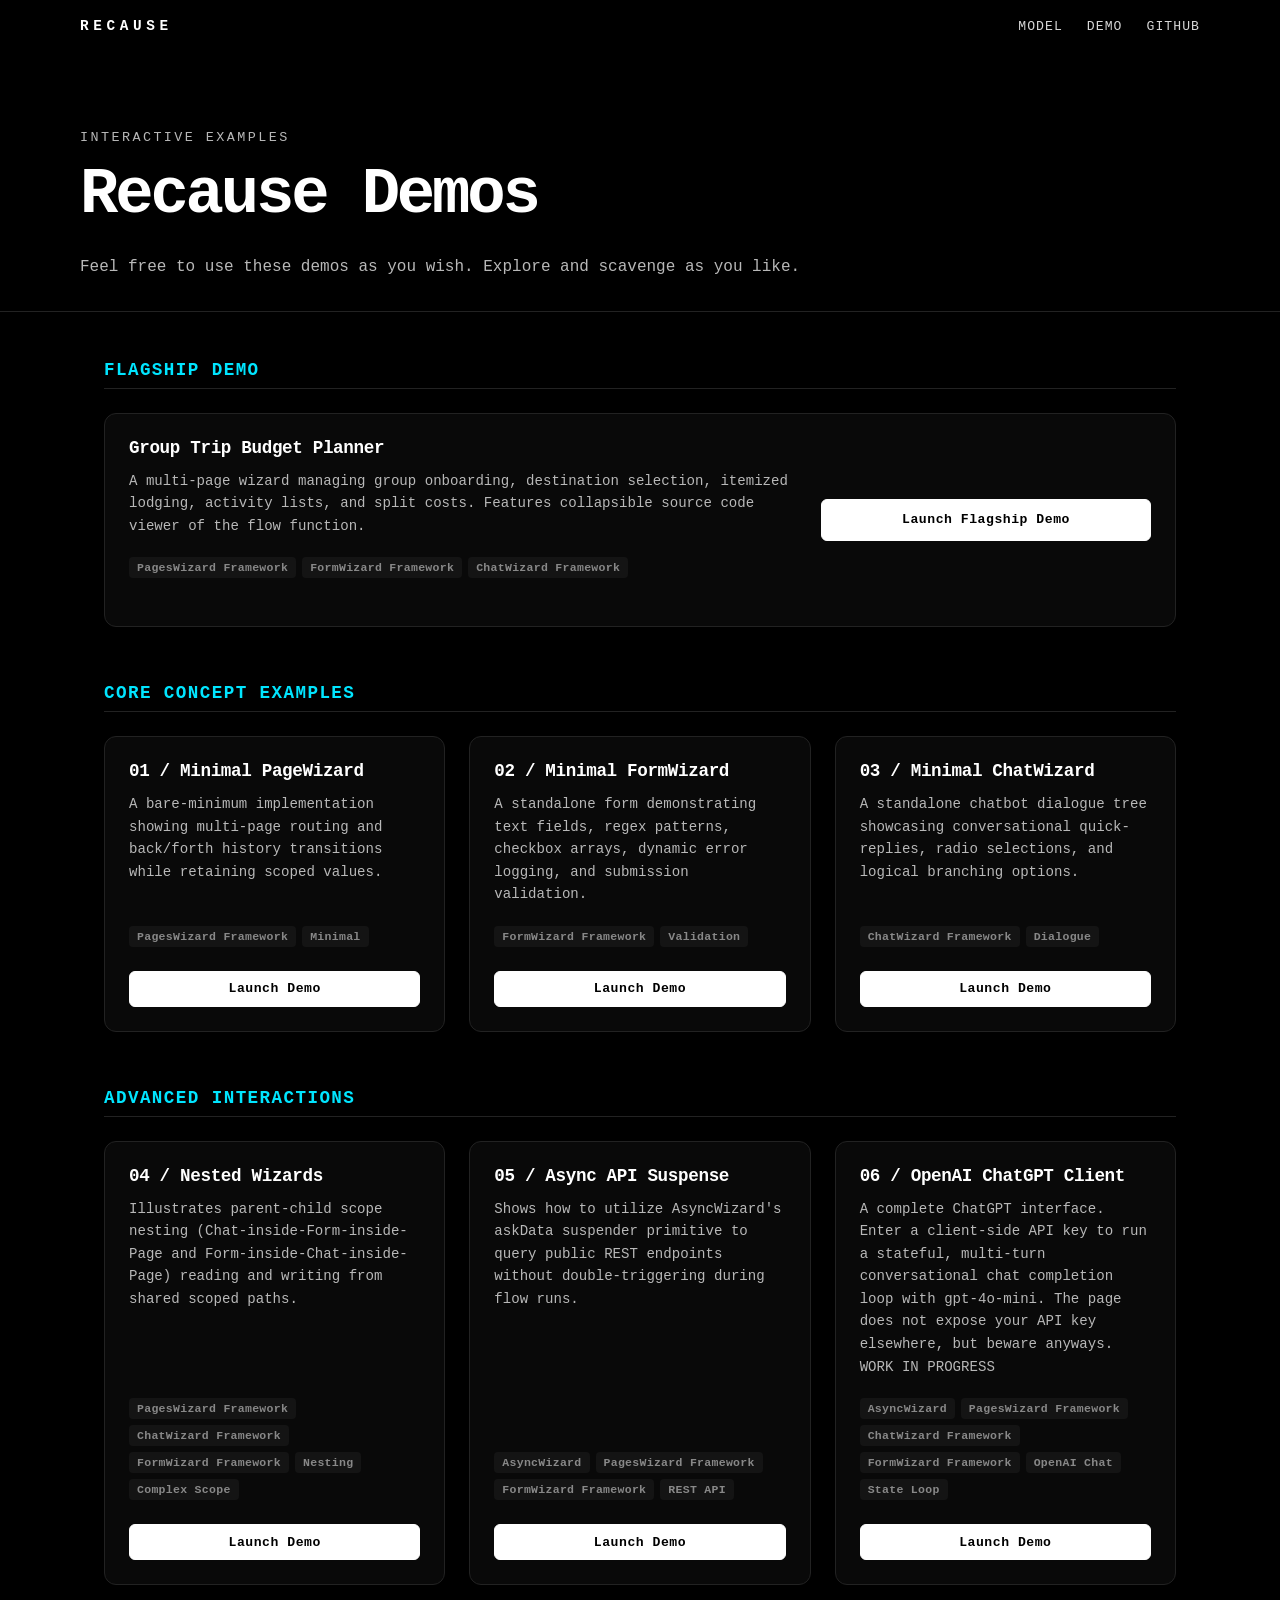
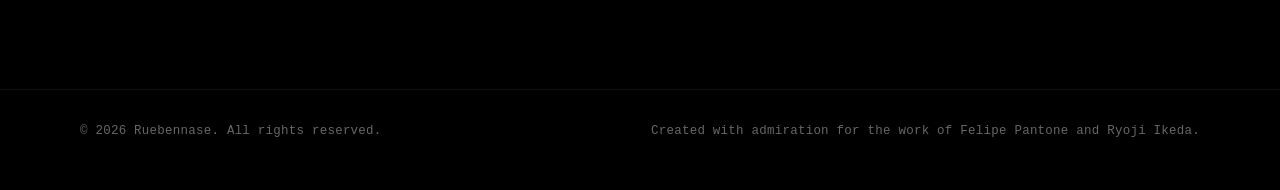
==== examples_home.html @ 066c62b3 "Add files via upload" ====
<!DOCTYPE html>
<html lang="en">
<head>
  <meta charset="UTF-8">
  <meta name="viewport" content="width=device-width, initial-scale=1.0">
  <title>Recause Metaframework - Examples & Demos Directory</title>
  <style>
    :root {
      --bg-dark: #000000;
      --panel-bg: #090909;
      --border-color: #222222;
      --text-main: #ffffff;
      --text-muted: #b8b8b8;
      --accent-cyan: #00e5ff;
      --accent-cyan-hover: #54f0ff;
      --tag-bg: #141414;
      --tag-color: #888888;
      --recause-mono: ui-monospace, SFMono-Regular, Menlo, Monaco, Consolas, "Liberation Mono", "Courier New", monospace;
    }

    body {
      margin: 0;
      padding: 0;
      background: var(--bg-dark);
      color: var(--text-main);
      font-family: var(--recause-mono);
      min-height: 100vh;
      display: flex;
      flex-direction: column;
      box-sizing: border-box;
    }

    header.site-header {
      position: fixed;
      top: 0;
      left: 0;
      right: 0;
      z-index: 30;
      padding: 18px 0;
      background: linear-gradient(#000 60%, transparent);
      font-family: var(--recause-mono);
    }

    .wrap {
      width: min(calc(100% - 48px), 1120px);
      margin: 0 auto;
    }

    nav {
      display: flex;
      justify-content: space-between;
      align-items: center;
      gap: 24px;
    }

    .brand {
      font-size: .9rem;
      letter-spacing: .32em;
      text-decoration: none;
      font-weight: 700;
      color: #fff;
    }

    .navlinks {
      display: flex;
      gap: 24px;
      align-items: center;
      font-size: .82rem;
      letter-spacing: .08em;
    }

    .navlinks a {
      text-decoration: none;
      color: #d7d7d7;
    }

    .navlinks a:hover {
      color: #fff;
    }

    .intro-section {
      padding: 130px 0 30px;
      border-bottom: 1px solid var(--border-color);
    }

    .kicker {
      font-size: .84rem;
      letter-spacing: .18em;
      color: var(--text-muted);
      text-transform: uppercase;
      margin-bottom: 14px;
    }

    .intro-section h1 {
      margin: 0;
      font-size: clamp(2.2rem, 5vw, 4.4rem);
      font-weight: 700;
      color: var(--text-main);
      letter-spacing: -0.05em;
    }

    .intro-section p {
      margin: 1.5rem 0 0;
      color: var(--text-muted);
      font-size: 1rem;
      line-height: 1.6;
      max-width: 800px;
    }

    .container {
      max-width: 1120px;
      width: 100%;
      margin: 0 auto;
      padding: 3rem 24px;
      box-sizing: border-box;
      flex-grow: 1;
    }

    .section-title {
      font-size: 1.1rem;
      font-weight: 600;
      color: var(--accent-cyan);
      margin-bottom: 1.5rem;
      border-bottom: 1px solid var(--border-color);
      padding-bottom: 0.5rem;
      letter-spacing: 0.08em;
      text-transform: uppercase;
    }

    .grid {
      display: grid;
      grid-template-columns: repeat(auto-fill, minmax(280px, 1fr));
      gap: 1.5rem;
      margin-bottom: 3.5rem;
    }

    /* Card Styling */
    .card {
      background: var(--panel-bg);
      border: 1px solid var(--border-color);
      border-radius: 12px;
      padding: 1.5rem;
      display: flex;
      flex-direction: column;
      position: relative;
      overflow: hidden;
    }

    .card:hover {
      border-color: var(--accent-cyan);
    }

    .card h3 {
      margin: 0 0 0.75rem;
      font-size: 1.1rem;
      font-weight: 600;
      color: var(--text-main);
      letter-spacing: -0.02em;
    }

    .card p {
      margin: 0 0 1.25rem;
      font-size: 0.88rem;
      color: var(--text-muted);
      line-height: 1.6;
      flex-grow: 1;
    }

    .tags {
      display: flex;
      flex-wrap: wrap;
      gap: 6px;
      margin-bottom: 1.5rem;
    }

    .tag {
      background: var(--tag-bg);
      color: var(--tag-color);
      font-size: 0.72rem;
      padding: 0.25rem 0.5rem;
      border-radius: 4px;
      font-weight: 600;
      letter-spacing: 0.025em;
    }

    .tag.flagship {
      background: rgba(0, 229, 255, 0.15);
      color: var(--accent-cyan);
    }

    .btn {
      display: inline-flex;
      align-items: center;
      justify-content: center;
      background: #000;
      color: var(--text-main);
      text-decoration: none;
      padding: 0.6rem 1rem;
      border-radius: 6px;
      font-size: 0.82rem;
      font-weight: 600;
      border: 1px solid #333;
      cursor: pointer;
      font-family: var(--recause-mono);
      letter-spacing: 0.04em;
    }

    .btn:hover {
      background: var(--accent-cyan);
      color: #000;
      border-color: var(--accent-cyan);
    }

    .btn-primary {
      background: #fff;
      color: #000;
      border-color: #fff;
    }

    .btn-primary:hover {
      background: var(--accent-cyan);
      border-color: var(--accent-cyan);
      color: #000;
    }

    footer {
      padding: 34px 0 52px;
      color: #666;
      font-size: 0.78rem;
      border-top: 1px solid #111;
      letter-spacing: 0.02em;
    }

    .footer-row {
      display: flex;
      justify-content: space-between;
      align-items: center;
      gap: 2rem;
      flex-wrap: wrap;
    }

    .footer-note {
      font-size: 0.78rem;
      text-align: right;
    }
  </style>
</head>
<body>

  <header class="site-header">
    <div class="wrap">
      <nav>
        <a class="brand" href="index.html">RECAUSE</a>
        <div class="navlinks">
          <a href="index.html#model">MODEL</a>
          <a href="index.html#demo">DEMO</a>
          <a class="keep" href="https://github.com/Ruebennase/Recause" target="_blank" rel="noreferrer">GITHUB</a>
        </div>
      </nav>
    </div>
  </header>

  <section class="intro-section">
    <div class="wrap">
      <div class="kicker">INTERACTIVE EXAMPLES</div>
      <h1>Recause Demos</h1>
      <p>Feel free to use these demos as you wish. Explore and scavenge as you like.</p>
    </div>
  </section>

  <div class="container">
    
    <!-- Flagship Section -->
    <div class="section-title">Flagship Demo</div>
    <div class="grid" style="grid-template-columns: 1fr;">
      <div class="card" style="flex-direction: row; align-items: center; gap: 2rem; flex-wrap: wrap;">
        <div style="flex: 2; min-width: 250px;">
          <h3>Group Trip Budget Planner</h3>
          <p>A multi-page wizard managing group onboarding, destination selection, itemized lodging, activity lists, and split costs. Features collapsible source code viewer of the flow function.</p>
          <div class="tags">
            <span class="tag">PagesWizard Framework</span>
            <span class="tag">FormWizard Framework</span>
            <span class="tag">ChatWizard Framework</span>
          </div>
        </div>
        <div style="flex: 1; min-width: 200px; display: flex; flex-direction: column; justify-content: center;">
          <a href="premiumDemo.html" class="btn btn-primary" style="padding: 0.8rem 1.5rem;">Launch Flagship Demo</a>
        </div>
      </div>
    </div>

    <!-- Core Concept Examples -->
    <div class="section-title">Core Concept Examples</div>
    <div class="grid">
      
      <!-- Minimal Page -->
      <div class="card">
        <h3>01 / Minimal PageWizard</h3>
        <p>A bare-minimum implementation showing multi-page routing and back/forth history transitions while retaining scoped values.</p>
        <div class="tags">
          <span class="tag">PagesWizard Framework</span>
          <span class="tag">Minimal</span>
        </div>
        <a href="examples/01_minimal_page.html" class="btn btn-primary">Launch Demo</a>
      </div>

      <!-- Standalone Form -->
      <div class="card">
        <h3>02 / Minimal FormWizard</h3>
        <p>A standalone form demonstrating text fields, regex patterns, checkbox arrays, dynamic error logging, and submission validation.</p>
        <div class="tags">
          <span class="tag">FormWizard Framework</span>
          <span class="tag">Validation</span>
        </div>
        <a href="examples/02_minimal_form.html" class="btn btn-primary">Launch Demo</a>
      </div>

      <!-- Standalone Chat -->
      <div class="card">
        <h3>03 / Minimal ChatWizard</h3>
        <p>A standalone chatbot dialogue tree showcasing conversational quick-replies, radio selections, and logical branching options.</p>
        <div class="tags">
          <span class="tag">ChatWizard Framework</span>
          <span class="tag">Dialogue</span>
        </div>
        <a href="examples/03_minimal_chat.html" class="btn btn-primary">Launch Demo</a>
      </div>

    </div>

    <!-- Advanced Examples -->
    <div class="section-title">Advanced Interactions</div>
    <div class="grid">
      
      <!-- Nested Features -->
      <div class="card">
        <h3>04 / Nested Wizards</h3>
        <p>Illustrates parent-child scope nesting (Chat-inside-Form-inside-Page and Form-inside-Chat-inside-Page) reading and writing from shared scoped paths.</p>
        <div class="tags">
          <span class="tag">PagesWizard Framework</span>
          <span class="tag">ChatWizard Framework</span>
          <span class="tag">FormWizard Framework</span>
          <span class="tag">Nesting</span>
          <span class="tag">Complex Scope</span>
        </div>
        <a href="examples/04_nested_features.html" class="btn btn-primary">Launch Demo</a>
      </div>

      <!-- Async Backend -->
      <div class="card">
        <h3>05 / Async API Suspense</h3>
        <p>Shows how to utilize AsyncWizard's askData suspender primitive to query public REST endpoints without double-triggering during flow runs.</p>
        <div class="tags">
          <span class="tag">AsyncWizard</span>
          <span class="tag">PagesWizard Framework</span>
          <span class="tag">FormWizard Framework</span>
          <span class="tag">REST API</span>
        </div>
        <a href="examples/05_async_backend.html" class="btn btn-primary">Launch Demo</a>
      </div>

      <!-- OpenAI ChatGPT Client -->
      <div class="card">
        <h3>06 / OpenAI ChatGPT Client</h3>
        <p>A complete ChatGPT interface. Enter a client-side API key to run a stateful, multi-turn conversational chat completion loop with gpt-4o-mini. The page does not expose your API key elsewhere, but beware anyways. WORK IN PROGRESS</p>
        <div class="tags">
          <span class="tag">AsyncWizard</span>
          <span class="tag">PagesWizard Framework</span>
          <span class="tag">ChatWizard Framework</span>
          <span class="tag">FormWizard Framework</span>
          <span class="tag">OpenAI Chat</span>
          <span class="tag">State Loop</span>
        </div>
        <a href="examples/06_openai_gpt_client.html" class="btn btn-primary">Launch Demo</a>
      </div>

    </div>

  </div>

  <footer>
    <div class="wrap footer-row">
      <span>© 2026 Ruebennase. All rights reserved.</span>
      <span class="footer-note">Created with admiration for the work of Felipe Pantone and Ryoji Ikeda.</span>
    </div>
  </footer>

</body>
</html>
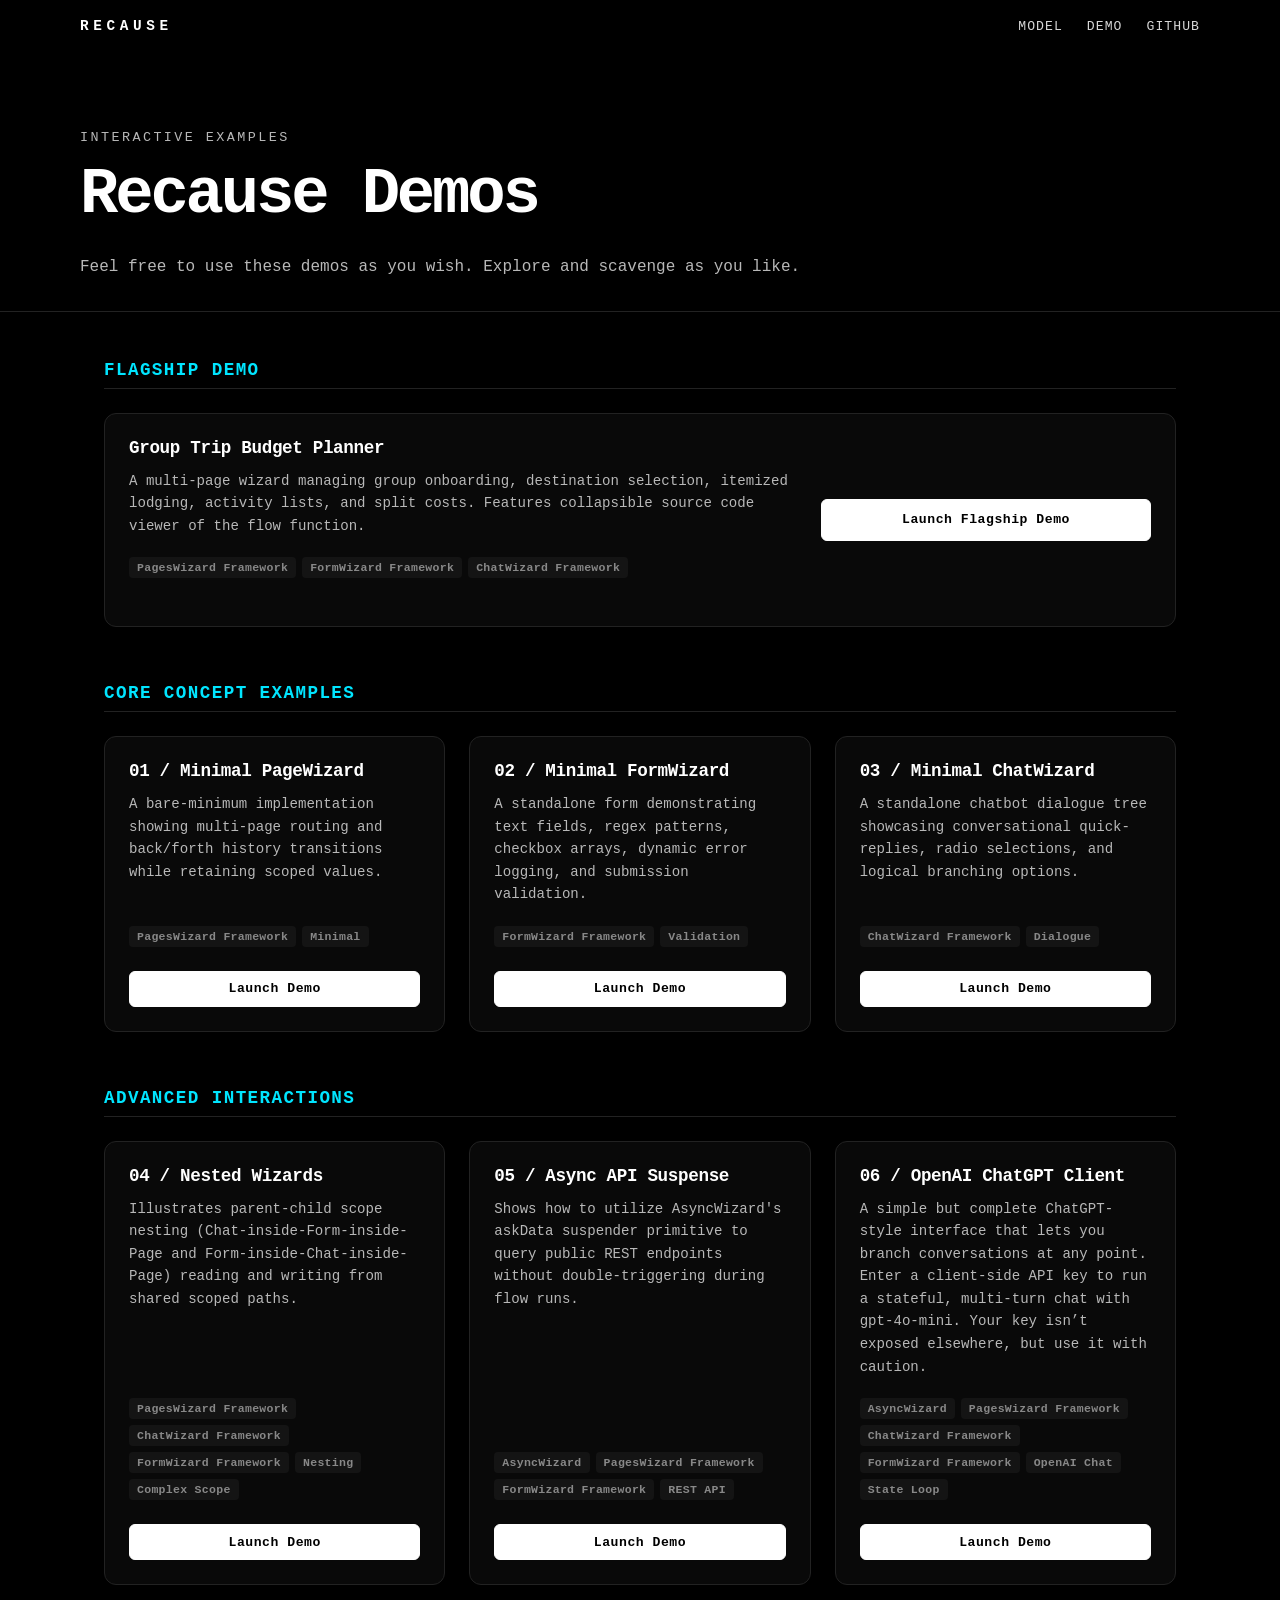
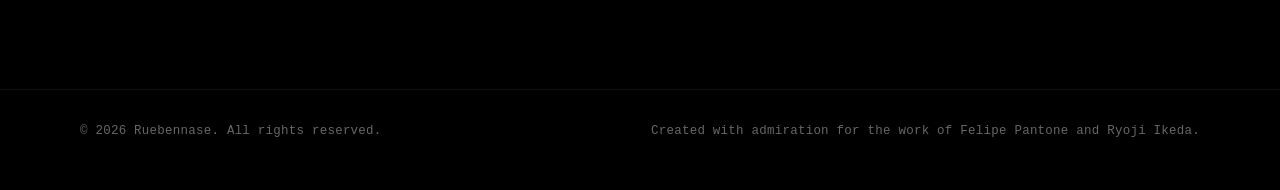
==== commit 3a2f8153: "Add files via upload" ====
--- a/examples_home.html
+++ b/examples_home.html
@@ -362,7 +362,7 @@
       <!-- OpenAI ChatGPT Client -->
       <div class="card">
         <h3>06 / OpenAI ChatGPT Client</h3>
-        <p>A complete ChatGPT interface. Enter a client-side API key to run a stateful, multi-turn conversational chat completion loop with gpt-4o-mini. The page does not expose your API key elsewhere, but beware anyways. WORK IN PROGRESS</p>
+        <p>A simple but complete ChatGPT-style interface that lets you branch conversations at any point. Enter a client-side API key to run a stateful, multi-turn chat with gpt-4o-mini. Your key isn’t exposed elsewhere, but use it with caution.</p>
         <div class="tags">
           <span class="tag">AsyncWizard</span>
           <span class="tag">PagesWizard Framework</span>
